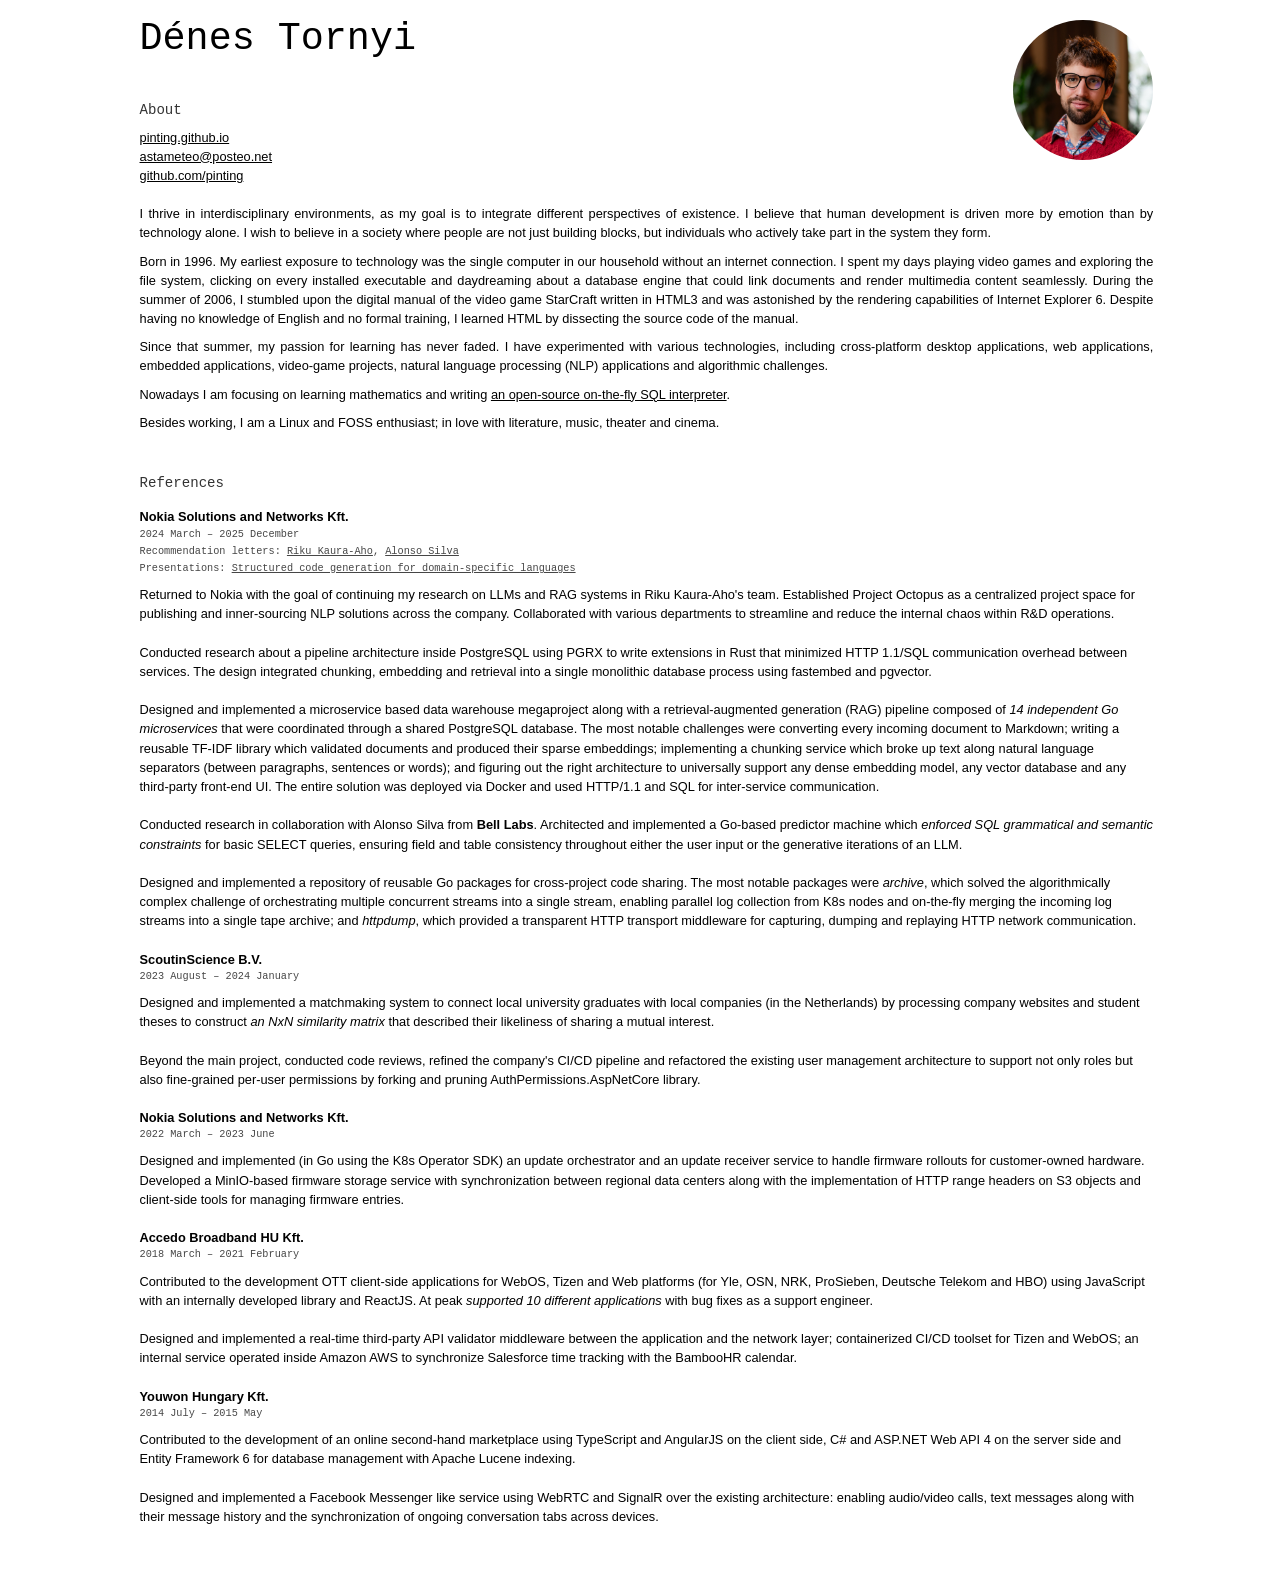
==== cv/index.html @ d4c8b283 "Updated CV with page breaks" ====
<!DOCTYPE html>
<html>
<head>
    <meta http-equiv="Content-Type" content="text/html; charset=UTF-8">
    <meta name="author" content="Tornyi Dénes">
    <meta name="keywords" content="tornyi, denes, dénes, pinting">
    <meta name="viewport" content="width=device-width, initial-scale=1.0, maximum-scale=1.0, user-scalable=no">
    <title>Denes Tornyi's CV</title>
    <style>
html, body, div, span, applet, object, iframe,
h1, h2, h3, h4, h5, h6, p, blockquote, pre,
a, abbr, acronym, address, big, cite, code,
del, dfn, em, img, ins, kbd, q, s, samp,
small, strike, strong, sub, sup, tt, var,
b, u, i, center,
dl, dt, dd, ol, ul, li,
fieldset, form, label, legend,
table, caption, tbody, tfoot, thead, tr, th, td,
article, aside, canvas, details, embed, 
figure, figcaption, footer, header, hgroup, 
menu, nav, output, ruby, section, summary,
time, mark, audio, video {
    margin: 0;
    padding: 0;
    border: 0;
    font-size: 100%;
    font: inherit;
    vertical-align: baseline;
}

article, aside, details, figcaption, figure, 
footer, header, hgroup, menu, nav, section {
    display: block;
}

body {
    line-height: 1;
}

ol, ul {
    list-style: none;
}

blockquote, q {
    quotes: none;
}

blockquote:before, blockquote:after,
q:before, q:after {
    content: '';
    content: none;
}

table {
    border-collapse: collapse;
    border-spacing: 0;
}

body {
    font: normal normal 400;
    font-size: 80%;
    line-height: 1.5em;
    font-family: Verdana,sans-serif;
    margin-top: 1em;
    margin-left: 1em;
}

p {
    position: relative;
    left: 0;
    margin-bottom: 0.7em;
    margin-right: 0;
    width: 100%;
}

code {
    font: normal normal;
    font-size: 80%;
    font-family: Menlo,monospace,sans-serif;
    color: #464646;
    margin: -2px 0;
    position: static;
    display: block;
    width: 100%;
    text-align: left;
}

.contact-list {
    position: relative;
    left: 0;
    width: 100%;
    margin-bottom: 1.5em;
    margin-top: -0.5em;
}

.contact-list div {
    padding-left: 0;
    text-indent: 0;
}

.reference-item {
    position: relative;
    left: 0;
    width: 100%;
    margin-bottom: 1.5em;
}

.reference-item ul {
    position: relative;
    left: 0;
    width: 100%;
    margin-top: 0.5em;
    list-style: square;
    padding-left: 1.5em;
}

.reference-item li {
    margin-bottom: 0.5em;
    text-align: justify;
}

h1, h2, h3, h4 {
    font-weight: 400;
    font-family: Cousine,Verdana,sans-serif;
    width: 100%;
}

h1 {
    text-align: left;
    font-size: 3em;
    line-height: 1em;
    position: relative;
    left: 0;
}

h1+.contact-list {
    font-style: italic;
    font-size: 110%;
}

h2 {
    font-size: 1.1em;
    margin-top: 3em;
    margin-bottom: 1em;
    position: relative;
    color: #333333;
    left: 0;
    width: 100%;
}

h3 {
    font-size: 1em;
    margin-top: 1em;
    font-weight: 700;
}

a {
    color: inherit;
}

a:hover {
    color: rgb(200, 0, 5);
}

em {
    font-weight: bold;
    font-style: italic;
}

strong {
    font-weight: bold;
}

.top {
    margin: 20px auto 0 auto;
    width: 98%;
    max-width: min(1300px, 80%);
    position: relative;
}

.avatar {
    background: url(avatar.jpg) no-repeat center;
    background-size: cover;
    width: 140px;
    height: 140px;
    float: right;
    margin: 0;
    border-radius: 50%;
}

i {
    font-style: italic;
}

b {
    font-weight: bold;
}
    </style>
</head>
<body>
    <div class="top">
        <div>
        <div class="avatar"></div>
            <h1>Dénes Tornyi</h1>
            <h2 class="about">About</h2>
            <div class="contact-list">
                <div>
                    <a href="https://pinting.github.io">pinting.github.io</a>
                </div>
                <div>
                    <a href="mailto:astameteo@posteo.net">astameteo@posteo.net</a>
                </div>
                <div>
                    <a href="https://github.com/pinting">github.com/pinting</a>
                </div>
            </div>
            <p style="text-align: justify;">I thrive in interdisciplinary environments, as my goal is to integrate different perspectives of existence. I believe that human development is driven more by emotion than by technology alone. I wish to believe in a society where people are not just building blocks, but individuals who actively take part in the system they form.</p>
            <p style="text-align: justify;">Born in 1996. My earliest exposure to technology was the single computer in our household without an internet connection. I spent my days playing video games and exploring the file system, clicking on every installed executable and daydreaming about a database engine that could link documents and render multimedia content seamlessly. During the summer of 2006, I stumbled upon the digital manual of the video game StarCraft written in HTML3 and was astonished by the rendering capabilities of Internet Explorer 6. Despite having no knowledge of English and no formal training, I learned HTML by dissecting the source code of the manual.</p>
            <p style="text-align: justify;">Since that summer, my passion for learning has never faded. I have experimented with various technologies, including cross-platform desktop applications, web applications, embedded applications, video-game projects, natural language processing (NLP) applications and algorithmic challenges.</p>
            <p style="text-align: justify;">Nowadays I am focusing on learning mathematics and writing <a href="https://github.com/pinting/oraculum">an open-source on-the-fly SQL interpreter</a>.</p>
            <p style="text-align: justify;">Besides working, I am a Linux and FOSS enthusiast; in love with literature, music, theater and cinema.</p>
            <div style="page-break-after: always;"></div>
            <h2>References</h2>
            <p>
                <strong>Nokia Solutions and Networks Kft.</strong>
                <code>2024 March – 2025 December</code>
                <code>Recommendation letters: <a href="https://pinting.github.io/cv/letters/00_riku_kaura-aho.pdf">Riku Kaura-Aho</a>, <a href="https://pinting.github.io/cv/letters/01_alonso_silva.pdf">Alonso Silva</a></code>
                <code>Presentations: <a href="https://alonsosilvaallende.github.io/automata-guided-generation">Structured code generation for domain-specific languages</a></code>
            </p>
            <div class="reference-item">
                Returned to Nokia with the goal of continuing my research on LLMs and RAG systems in Riku Kaura-Aho's team. Established  Project Octopus as a centralized project space for publishing and inner-sourcing NLP solutions across the company. Collaborated with various departments to streamline and reduce the internal chaos within R&D operations.

                <br />
                <br />

                Conducted research about a pipeline architecture inside PostgreSQL using PGRX to write extensions in Rust that minimized HTTP 1.1/SQL communication overhead between services. The design integrated chunking, embedding and retrieval into a single monolithic database process using fastembed and pgvector.

                <br />
                <br />

                Designed and implemented a microservice based data warehouse megaproject along with a retrieval-augmented generation (RAG) pipeline composed of <i>14 independent Go microservices</i> that were coordinated through a shared PostgreSQL database. The most notable challenges were converting every incoming document to Markdown; writing a reusable TF-IDF library which validated documents and produced their sparse embeddings; implementing a chunking service which broke up text along natural language separators (between paragraphs, sentences or words); and figuring out the right architecture to universally support any dense embedding model, any vector database and any third-party front-end UI. The entire solution was deployed via Docker and used HTTP/1.1 and SQL for inter-service communication.

                <br />
                <br />

                Conducted research in collaboration with Alonso Silva from <b>Bell Labs</b>. Architected and implemented a Go-based predictor machine which <i>enforced SQL grammatical and semantic constraints</i> for basic SELECT queries, ensuring field and table consistency throughout either the user input or the generative iterations of an LLM.

                <br />
                <br />

                Designed and implemented a repository of reusable Go packages for cross-project code sharing. The most notable packages were <i>archive</i>, which solved the algorithmically complex challenge of orchestrating multiple concurrent streams into a single stream, enabling parallel log collection from K8s nodes and on-the-fly merging the incoming log streams into a single tape archive; and <i>httpdump</i>, which provided a transparent HTTP transport middleware for capturing, dumping and replaying HTTP network communication.
            </div>
            <div style="page-break-after: always;"></div>
            <p>
                <strong>ScoutinScience B.V.</strong>
                <code>2023 August – 2024 January</code>
            </p>
            <div class="reference-item">
                Designed and implemented a matchmaking system to connect local university graduates with local companies (in the Netherlands) by processing company websites and student theses to construct <i>an NxN similarity matrix</i> that described their likeliness of sharing a mutual interest.

                <br />
                <br />

                Beyond the main project, conducted code reviews, refined the company's CI/CD pipeline and refactored the existing user management architecture to support not only roles but also fine-grained per-user permissions by forking and pruning AuthPermissions.AspNetCore library.
            </div>
            <p>
                <strong>Nokia Solutions and Networks Kft.</strong>
                <code>2022 March – 2023 June</code>
            </p>
            <div class="reference-item">
                Designed and implemented (in Go using the K8s Operator SDK) an update orchestrator and an update receiver service to handle firmware rollouts for customer-owned hardware. Developed a MinIO-based firmware storage service with synchronization between regional data centers along with the implementation of HTTP range headers on S3 objects and client-side tools for managing firmware entries.
            </div>
            <p>
                <strong>Accedo Broadband HU Kft.</strong>
                <code>2018 March – 2021 February</code>
            </p>
            <div class="reference-item">
                Contributed to the development OTT client-side applications for WebOS, Tizen and Web platforms (for Yle, OSN, NRK, ProSieben, Deutsche Telekom and HBO) using JavaScript with an internally developed library and ReactJS. At peak <i>supported 10 different applications</i> with bug fixes as a support engineer.
                
                <br />
                <br />

                Designed and implemented a real-time third-party API validator middleware between the application and the network layer; containerized CI/CD toolset for Tizen and WebOS; an internal service operated inside Amazon AWS to synchronize Salesforce time tracking with the BambooHR calendar.
            </div>
            <p>
                <strong>Youwon Hungary Kft.</strong>
                <code>2014 July – 2015 May</code>
            </p>
            <div class="reference-item">
                Contributed to the development of an online second-hand marketplace using TypeScript and AngularJS on the client side, C# and ASP.NET Web API 4 on the server side and Entity Framework 6 for database management with Apache Lucene indexing.
                
                <br />
                <br />

                Designed and implemented a Facebook Messenger like service using WebRTC and SignalR over the existing architecture: enabling audio/video calls, text messages along with their message history and the synchronization of ongoing conversation tabs across devices.
            </div>
            <p>
                <br />
            </p>
        </div>
    </div>
</body>
</html>
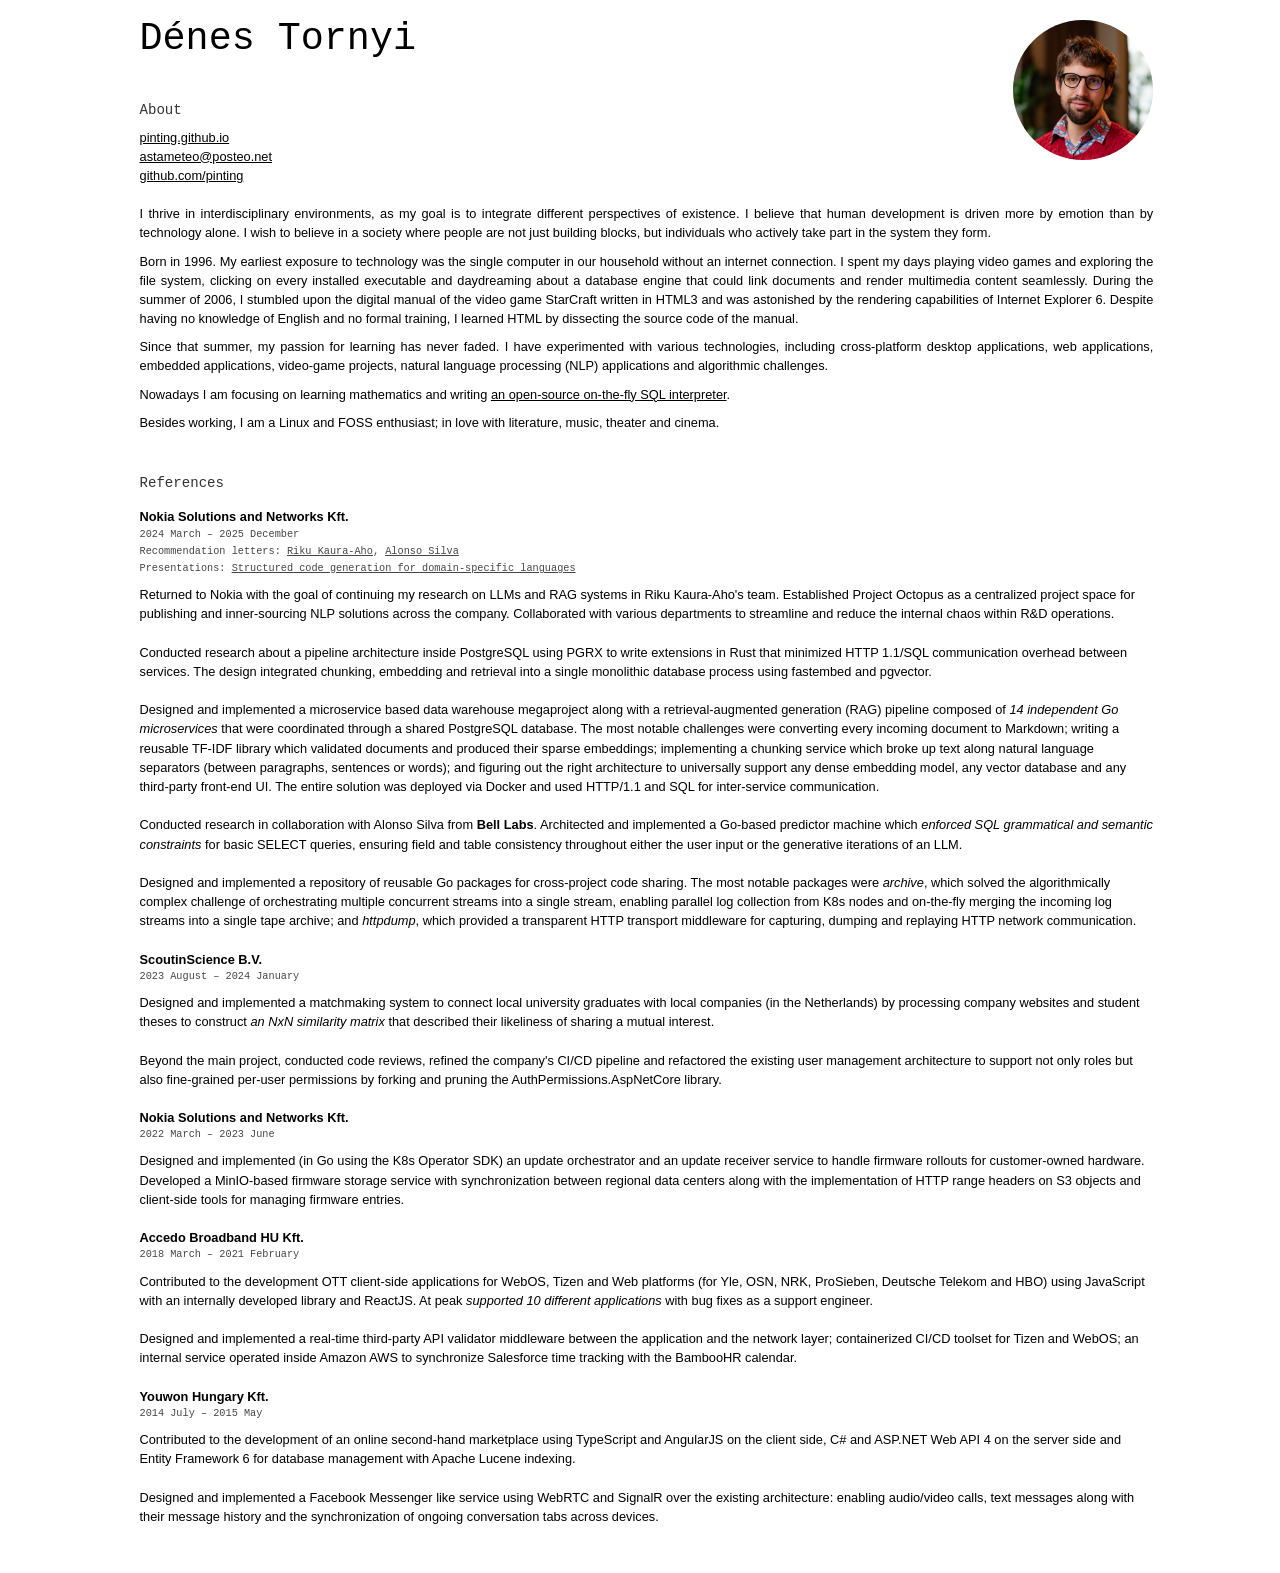
==== commit ef20fdcc: "Small correction" ====
--- a/cv/index.html
+++ b/cv/index.html
@@ -261,7 +261,7 @@
                 <br />
                 <br />
 
-                Beyond the main project, conducted code reviews, refined the company's CI/CD pipeline and refactored the existing user management architecture to support not only roles but also fine-grained per-user permissions by forking and pruning AuthPermissions.AspNetCore library.
+                Beyond the main project, conducted code reviews, refined the company's CI/CD pipeline and refactored the existing user management architecture to support not only roles but also fine-grained per-user permissions by forking and pruning the AuthPermissions.AspNetCore library.
             </div>
             <p>
                 <strong>Nokia Solutions and Networks Kft.</strong>
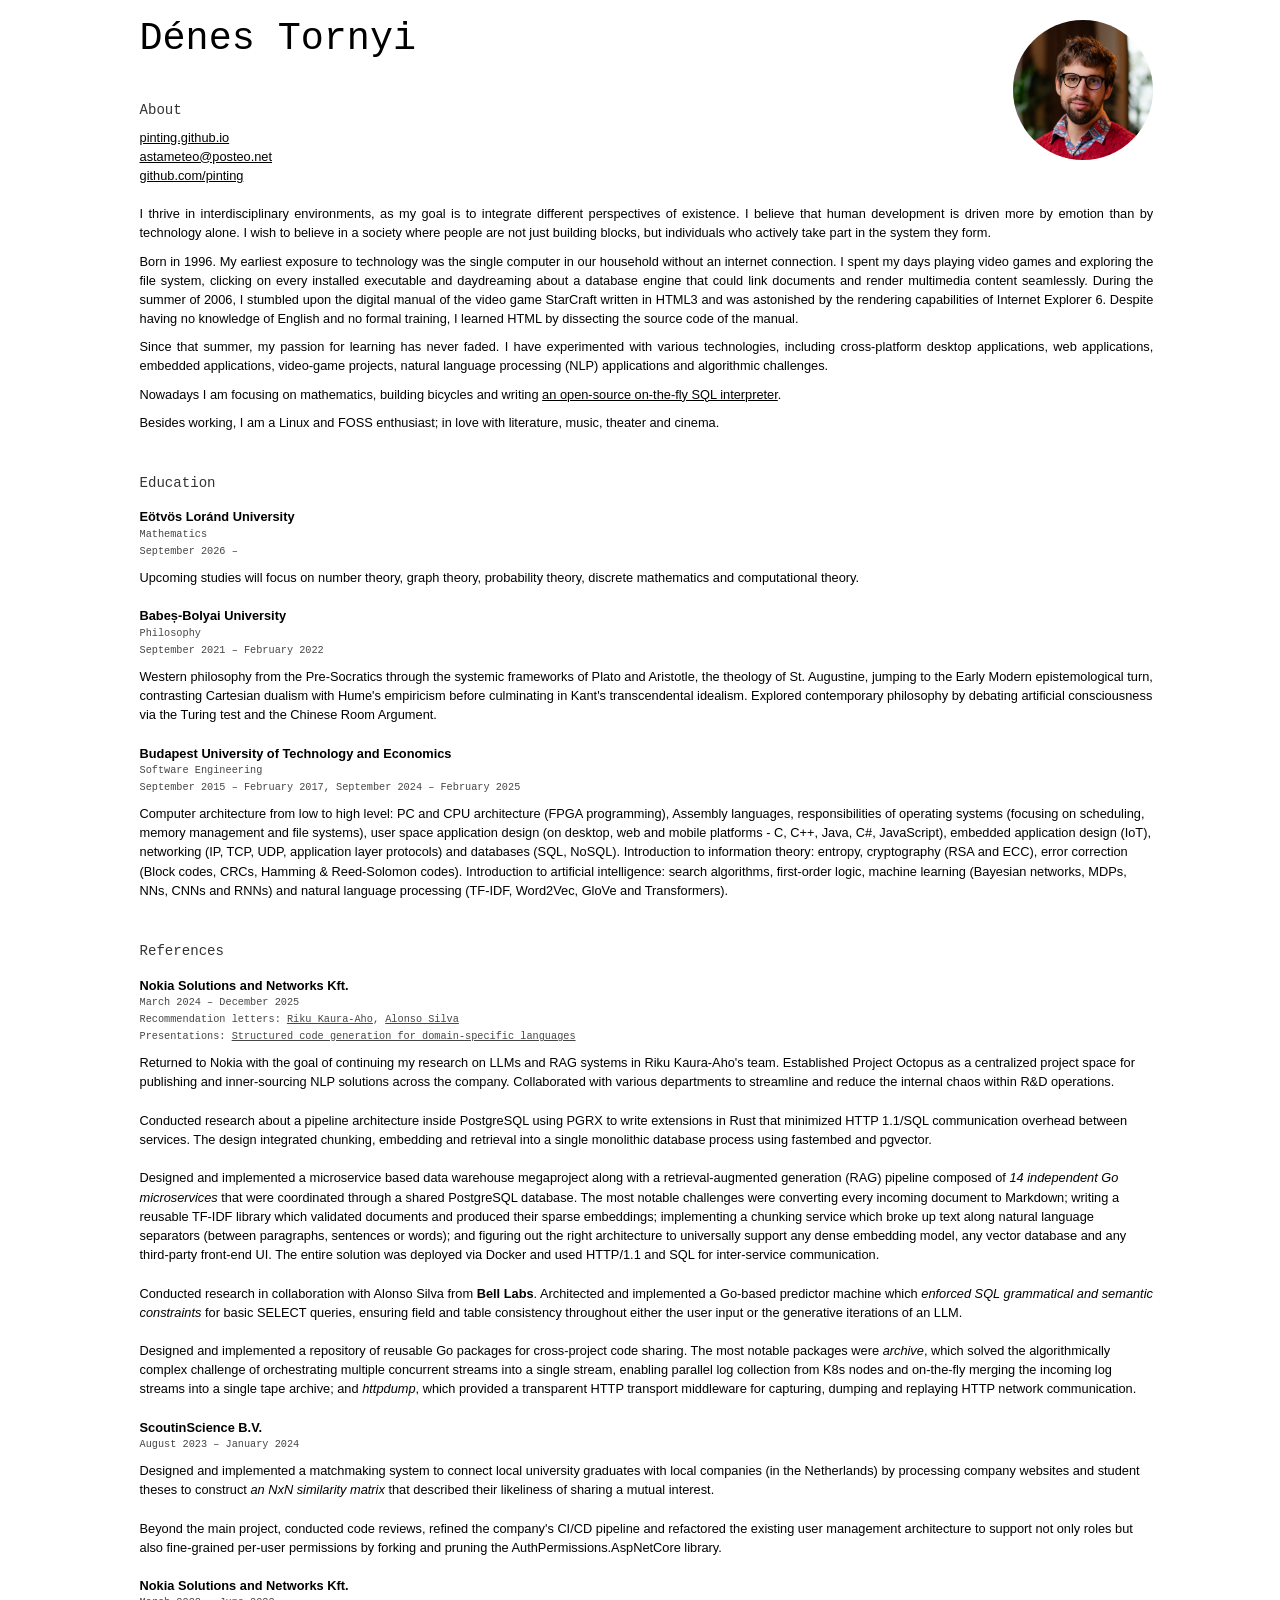
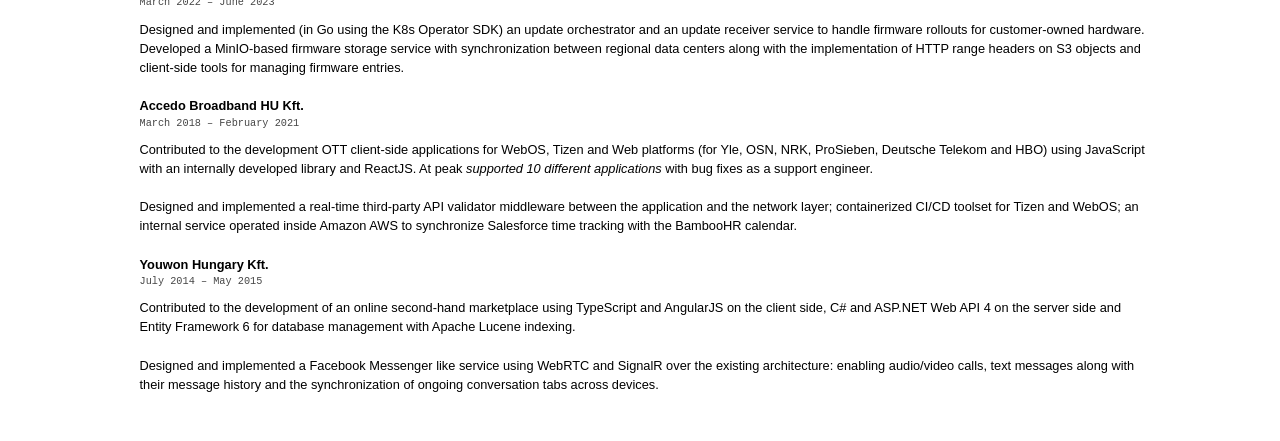
==== commit e7d72a64: "Updated CV with an Education page" ====
--- a/cv/index.html
+++ b/cv/index.html
@@ -217,13 +217,39 @@
             <p style="text-align: justify;">I thrive in interdisciplinary environments, as my goal is to integrate different perspectives of existence. I believe that human development is driven more by emotion than by technology alone. I wish to believe in a society where people are not just building blocks, but individuals who actively take part in the system they form.</p>
             <p style="text-align: justify;">Born in 1996. My earliest exposure to technology was the single computer in our household without an internet connection. I spent my days playing video games and exploring the file system, clicking on every installed executable and daydreaming about a database engine that could link documents and render multimedia content seamlessly. During the summer of 2006, I stumbled upon the digital manual of the video game StarCraft written in HTML3 and was astonished by the rendering capabilities of Internet Explorer 6. Despite having no knowledge of English and no formal training, I learned HTML by dissecting the source code of the manual.</p>
             <p style="text-align: justify;">Since that summer, my passion for learning has never faded. I have experimented with various technologies, including cross-platform desktop applications, web applications, embedded applications, video-game projects, natural language processing (NLP) applications and algorithmic challenges.</p>
-            <p style="text-align: justify;">Nowadays I am focusing on learning mathematics and writing <a href="https://github.com/pinting/oraculum">an open-source on-the-fly SQL interpreter</a>.</p>
+            <p style="text-align: justify;">Nowadays I am focusing on mathematics, building bicycles and writing <a href="https://github.com/pinting/oraculum">an open-source on-the-fly SQL interpreter</a>.</p>
             <p style="text-align: justify;">Besides working, I am a Linux and FOSS enthusiast; in love with literature, music, theater and cinema.</p>
             <div style="page-break-after: always;"></div>
+            <h2>Education</h2>
+            <p>
+                <strong>Eötvös Loránd University</strong>
+                <code>Mathematics</code>
+                <code>September 2026 –</code>
+            </p>
+            <div class="reference-item">
+                Upcoming studies will focus on number theory, graph theory, probability theory, discrete mathematics and computational theory.
+            </div>
+            <p>
+                <strong>Babeș-Bolyai University</strong>
+                <code>Philosophy</code>
+                <code>September 2021 – February 2022</code>
+            </p>
+            <div class="reference-item">
+                Western philosophy from the Pre-Socratics through the systemic frameworks of Plato and Aristotle, the theology of St. Augustine, jumping to the Early Modern epistemological turn, contrasting Cartesian dualism with Hume's empiricism before culminating in Kant's transcendental idealism. Explored contemporary philosophy by debating artificial consciousness via the Turing test and the Chinese Room Argument.
+            </div>
+            <p>
+                <strong>Budapest University of Technology and Economics</strong>
+                <code>Software Engineering</code>
+                <code>September 2015 – February 2017, September 2024 – February 2025</code>
+            </p>
+            <div class="reference-item">
+                Computer architecture from low to high level: PC and CPU architecture (FPGA programming), Assembly languages, responsibilities of operating systems (focusing on scheduling, memory management and file systems), user space application design (on desktop, web and mobile platforms - C, C++, Java, C#, JavaScript), embedded application design (IoT), networking (IP, TCP, UDP, application layer protocols) and databases (SQL, NoSQL). Introduction to information theory: entropy, cryptography (RSA and ECC), error correction (Block codes, CRCs, Hamming & Reed-Solomon codes). Introduction to artificial intelligence: search algorithms, first-order logic, machine learning (Bayesian networks, MDPs, NNs, CNNs and RNNs) and natural language processing (TF-IDF, Word2Vec, GloVe and Transformers).
+            </div>
+            <div style="page-break-after: always;"></div>
             <h2>References</h2>
             <p>
                 <strong>Nokia Solutions and Networks Kft.</strong>
-                <code>2024 March – 2025 December</code>
+                <code>March 2024 – December 2025</code>
                 <code>Recommendation letters: <a href="https://pinting.github.io/cv/letters/00_riku_kaura-aho.pdf">Riku Kaura-Aho</a>, <a href="https://pinting.github.io/cv/letters/01_alonso_silva.pdf">Alonso Silva</a></code>
                 <code>Presentations: <a href="https://alonsosilvaallende.github.io/automata-guided-generation">Structured code generation for domain-specific languages</a></code>
             </p>
@@ -253,7 +279,7 @@
             <div style="page-break-after: always;"></div>
             <p>
                 <strong>ScoutinScience B.V.</strong>
-                <code>2023 August – 2024 January</code>
+                <code>August 2023 – January 2024</code>
             </p>
             <div class="reference-item">
                 Designed and implemented a matchmaking system to connect local university graduates with local companies (in the Netherlands) by processing company websites and student theses to construct <i>an NxN similarity matrix</i> that described their likeliness of sharing a mutual interest.
@@ -265,14 +291,14 @@
             </div>
             <p>
                 <strong>Nokia Solutions and Networks Kft.</strong>
-                <code>2022 March – 2023 June</code>
+                <code>March 2022 – June 2023</code>
             </p>
             <div class="reference-item">
                 Designed and implemented (in Go using the K8s Operator SDK) an update orchestrator and an update receiver service to handle firmware rollouts for customer-owned hardware. Developed a MinIO-based firmware storage service with synchronization between regional data centers along with the implementation of HTTP range headers on S3 objects and client-side tools for managing firmware entries.
             </div>
             <p>
                 <strong>Accedo Broadband HU Kft.</strong>
-                <code>2018 March – 2021 February</code>
+                <code>March 2018 – February 2021</code>
             </p>
             <div class="reference-item">
                 Contributed to the development OTT client-side applications for WebOS, Tizen and Web platforms (for Yle, OSN, NRK, ProSieben, Deutsche Telekom and HBO) using JavaScript with an internally developed library and ReactJS. At peak <i>supported 10 different applications</i> with bug fixes as a support engineer.
@@ -284,7 +310,7 @@
             </div>
             <p>
                 <strong>Youwon Hungary Kft.</strong>
-                <code>2014 July – 2015 May</code>
+                <code>July 2014 – May 2015</code>
             </p>
             <div class="reference-item">
                 Contributed to the development of an online second-hand marketplace using TypeScript and AngularJS on the client side, C# and ASP.NET Web API 4 on the server side and Entity Framework 6 for database management with Apache Lucene indexing.
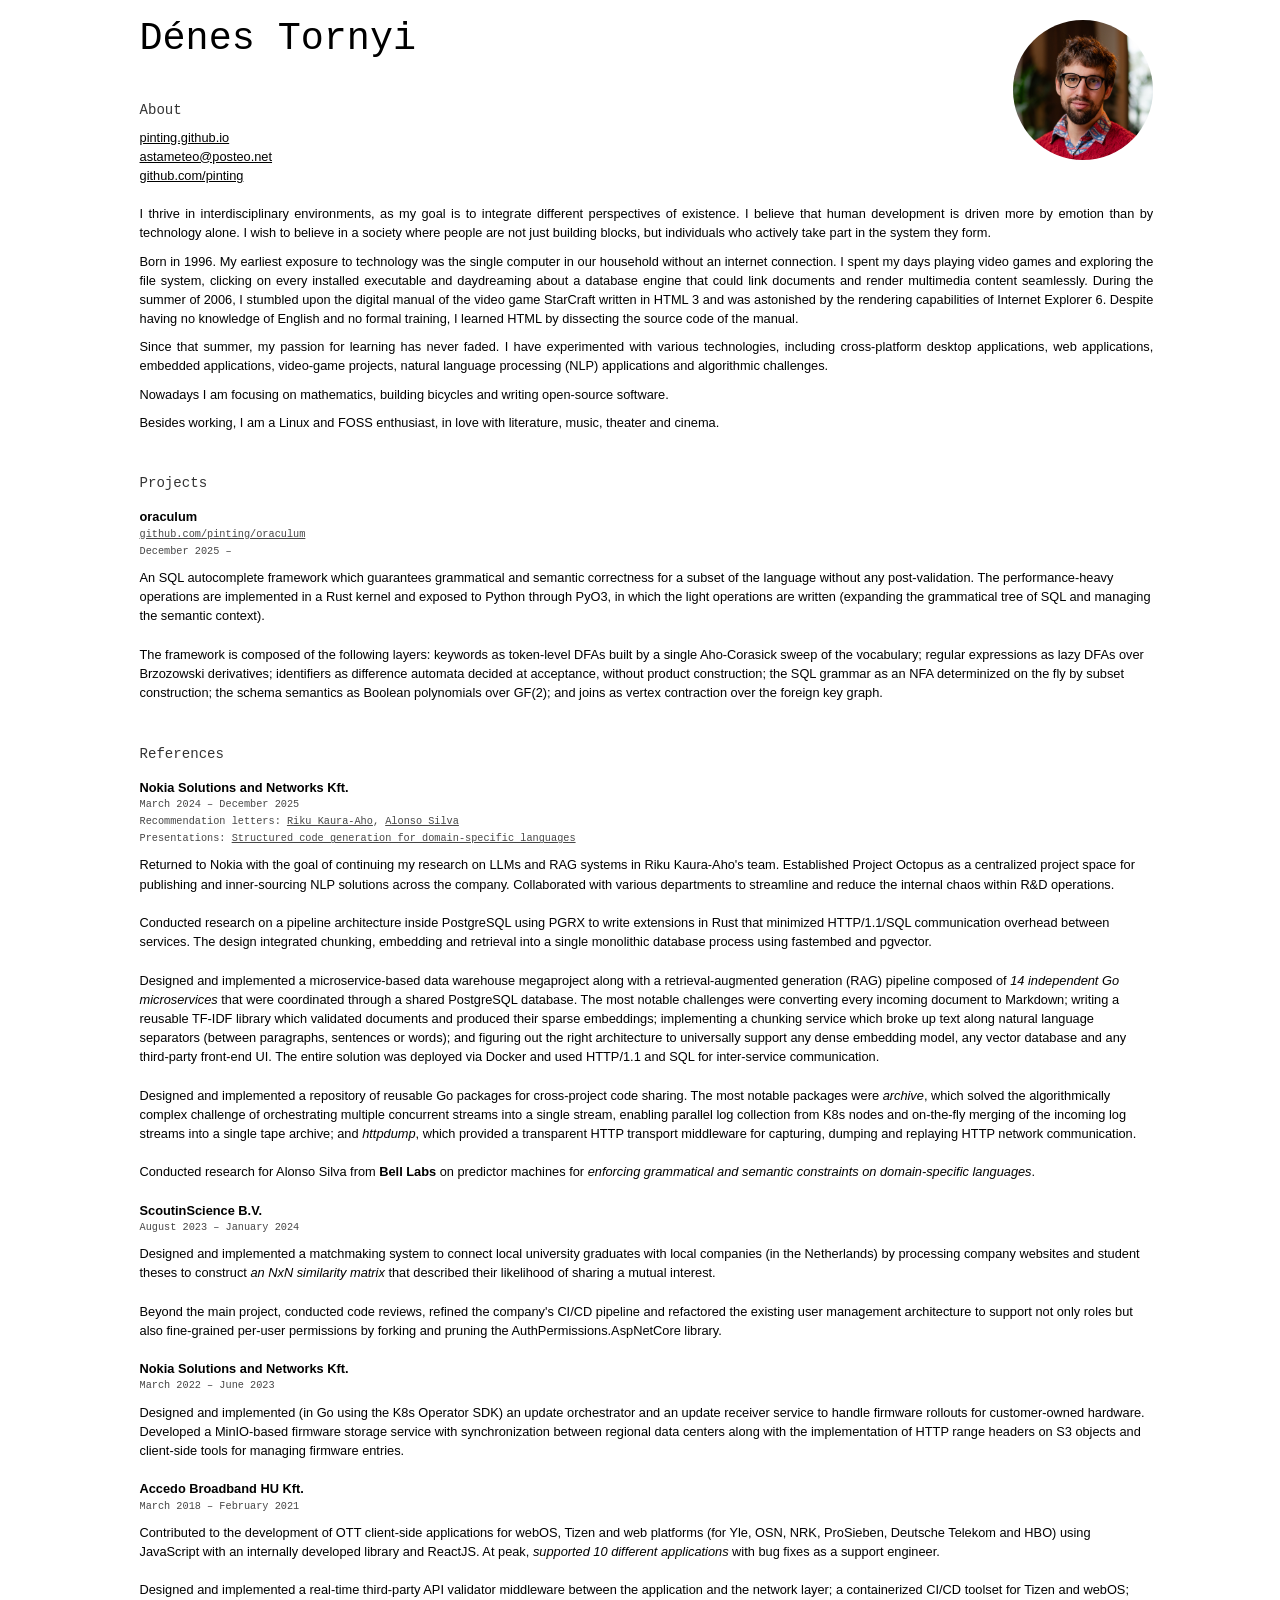
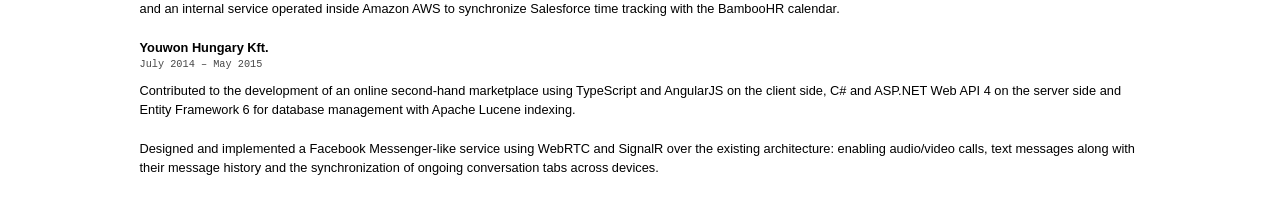
==== commit 3ffd748f: "Updated CV with latest details" ====
--- a/cv/index.html
+++ b/cv/index.html
@@ -5,7 +5,7 @@
     <meta name="author" content="Tornyi Dénes">
     <meta name="keywords" content="tornyi, denes, dénes, pinting">
     <meta name="viewport" content="width=device-width, initial-scale=1.0, maximum-scale=1.0, user-scalable=no">
-    <title>Denes Tornyi's CV</title>
+    <title>Dénes Tornyi's CV</title>
     <style>
 html, body, div, span, applet, object, iframe,
 h1, h2, h3, h4, h5, h6, p, blockquote, pre,
@@ -215,37 +215,53 @@
                 </div>
             </div>
             <p style="text-align: justify;">I thrive in interdisciplinary environments, as my goal is to integrate different perspectives of existence. I believe that human development is driven more by emotion than by technology alone. I wish to believe in a society where people are not just building blocks, but individuals who actively take part in the system they form.</p>
-            <p style="text-align: justify;">Born in 1996. My earliest exposure to technology was the single computer in our household without an internet connection. I spent my days playing video games and exploring the file system, clicking on every installed executable and daydreaming about a database engine that could link documents and render multimedia content seamlessly. During the summer of 2006, I stumbled upon the digital manual of the video game StarCraft written in HTML3 and was astonished by the rendering capabilities of Internet Explorer 6. Despite having no knowledge of English and no formal training, I learned HTML by dissecting the source code of the manual.</p>
+            <p style="text-align: justify;">Born in 1996. My earliest exposure to technology was the single computer in our household without an internet connection. I spent my days playing video games and exploring the file system, clicking on every installed executable and daydreaming about a database engine that could link documents and render multimedia content seamlessly. During the summer of 2006, I stumbled upon the digital manual of the video game StarCraft written in HTML 3 and was astonished by the rendering capabilities of Internet Explorer 6. Despite having no knowledge of English and no formal training, I learned HTML by dissecting the source code of the manual.</p>
             <p style="text-align: justify;">Since that summer, my passion for learning has never faded. I have experimented with various technologies, including cross-platform desktop applications, web applications, embedded applications, video-game projects, natural language processing (NLP) applications and algorithmic challenges.</p>
-            <p style="text-align: justify;">Nowadays I am focusing on mathematics, building bicycles and writing <a href="https://github.com/pinting/oraculum">an open-source on-the-fly SQL interpreter</a>.</p>
-            <p style="text-align: justify;">Besides working, I am a Linux and FOSS enthusiast; in love with literature, music, theater and cinema.</p>
+            <p style="text-align: justify;">Nowadays I am focusing on mathematics, building bicycles and writing open-source software.</p>
+            <p style="text-align: justify;">Besides working, I am a Linux and FOSS enthusiast, in love with literature, music, theater and cinema.</p>
             <div style="page-break-after: always;"></div>
-            <h2>Education</h2>
-            <p>
-                <strong>Eötvös Loránd University</strong>
-                <code>Mathematics</code>
-                <code>September 2026 –</code>
-            </p>
-            <div class="reference-item">
-                Upcoming studies will focus on number theory, graph theory, probability theory, discrete mathematics and computational theory.
-            </div>
-            <p>
-                <strong>Babeș-Bolyai University</strong>
-                <code>Philosophy</code>
-                <code>September 2021 – February 2022</code>
-            </p>
-            <div class="reference-item">
-                Western philosophy from the Pre-Socratics through the systemic frameworks of Plato and Aristotle, the theology of St. Augustine, jumping to the Early Modern epistemological turn, contrasting Cartesian dualism with Hume's empiricism before culminating in Kant's transcendental idealism. Explored contemporary philosophy by debating artificial consciousness via the Turing test and the Chinese Room Argument.
-            </div>
-            <p>
-                <strong>Budapest University of Technology and Economics</strong>
-                <code>Software Engineering</code>
-                <code>September 2015 – February 2017, September 2024 – February 2025</code>
-            </p>
-            <div class="reference-item">
-                Computer architecture from low to high level: PC and CPU architecture (FPGA programming), Assembly languages, responsibilities of operating systems (focusing on scheduling, memory management and file systems), user space application design (on desktop, web and mobile platforms - C, C++, Java, C#, JavaScript), embedded application design (IoT), networking (IP, TCP, UDP, application layer protocols) and databases (SQL, NoSQL). Introduction to information theory: entropy, cryptography (RSA and ECC), error correction (Block codes, CRCs, Hamming & Reed-Solomon codes). Introduction to artificial intelligence: search algorithms, first-order logic, machine learning (Bayesian networks, MDPs, NNs, CNNs and RNNs) and natural language processing (TF-IDF, Word2Vec, GloVe and Transformers).
-            </div>
-            <div style="page-break-after: always;"></div>
+            <!--
+                <h2>Education</h2>
+                <p>
+                    <strong>Eötvös Loránd University</strong>
+                    <code>Mathematics</code>
+                    <code>September 2026 –</code>
+                </p>
+                <div class="reference-item">
+                    Calculus, linear systems, complex numbers and polynomials, the arithmetic of integers, modular congruences, counting principles, recurrences and graph theory.
+                </div>
+                <p>
+                    <strong>Babeș-Bolyai University</strong>
+                    <code>Philosophy</code>
+                    <code>September 2021 – February 2022</code>
+                </p>
+                <div class="reference-item">
+                    Western philosophy from the Pre-Socratics through the systematic frameworks of Plato and Aristotle, the theology of St. Augustine, jumping to the Early Modern epistemological turn, contrasting Cartesian dualism with Hume's empiricism before culminating in Kant's transcendental idealism. Explored contemporary philosophy by debating artificial consciousness via the Turing test and the Chinese Room Argument.
+                </div>
+                <p>
+                    <strong>Budapest University of Technology and Economics</strong>
+                    <code>Software Engineering</code>
+                    <code>September 2015 – February 2017, September 2024 – February 2025</code>
+                </p>
+                <div class="reference-item">
+                    Computer architecture from low to high level: PC and CPU architecture (FPGA programming), assembly languages, responsibilities of operating systems (focusing on scheduling, memory management and file systems), user-space application design (on desktop, web and mobile platforms: C, C++, Java, C#, JavaScript), embedded application design (IoT), networking (IP, TCP, UDP, application layer protocols) and databases (SQL, NoSQL). Introduction to information theory: entropy, cryptography (RSA and ECC), error correction (block codes, CRCs, Hamming and Reed-Solomon codes). Introduction to artificial intelligence: search algorithms, first-order logic, machine learning (Bayesian networks, MDPs, NNs, CNNs and RNNs) and natural language processing (TF-IDF, Word2Vec, GloVe and Transformers).
+                </div>
+                <div style="page-break-after: always;"></div>
+            -->
+            <h2>Projects</h2>
+            <p>
+                <strong>oraculum</strong>
+                <code><a href="https://github.com/pinting/oraculum">github.com/pinting/oraculum</a></code>
+                <code>December 2025 –</code>
+            </p>
+            <div class="reference-item">
+                An SQL autocomplete framework which guarantees grammatical and semantic correctness for a subset of the language without any post-validation. The performance-heavy operations are implemented in a Rust kernel and exposed to Python through PyO3, in which the light operations are written (expanding the grammatical tree of SQL and managing the semantic context).
+
+                <br />
+                <br />
+
+                The framework is composed of the following layers: keywords as token-level DFAs built by a single Aho-Corasick sweep of the vocabulary; regular expressions as lazy DFAs over Brzozowski derivatives; identifiers as difference automata decided at acceptance, without product construction; the SQL grammar as an NFA determinized on the fly by subset construction; the schema semantics as Boolean polynomials over GF(2); and joins as vertex contraction over the foreign key graph.
+            </div>
             <h2>References</h2>
             <p>
                 <strong>Nokia Solutions and Networks Kft.</strong>
@@ -254,27 +270,27 @@
                 <code>Presentations: <a href="https://alonsosilvaallende.github.io/automata-guided-generation">Structured code generation for domain-specific languages</a></code>
             </p>
             <div class="reference-item">
-                Returned to Nokia with the goal of continuing my research on LLMs and RAG systems in Riku Kaura-Aho's team. Established  Project Octopus as a centralized project space for publishing and inner-sourcing NLP solutions across the company. Collaborated with various departments to streamline and reduce the internal chaos within R&D operations.
-
-                <br />
-                <br />
-
-                Conducted research about a pipeline architecture inside PostgreSQL using PGRX to write extensions in Rust that minimized HTTP 1.1/SQL communication overhead between services. The design integrated chunking, embedding and retrieval into a single monolithic database process using fastembed and pgvector.
-
-                <br />
-                <br />
-
-                Designed and implemented a microservice based data warehouse megaproject along with a retrieval-augmented generation (RAG) pipeline composed of <i>14 independent Go microservices</i> that were coordinated through a shared PostgreSQL database. The most notable challenges were converting every incoming document to Markdown; writing a reusable TF-IDF library which validated documents and produced their sparse embeddings; implementing a chunking service which broke up text along natural language separators (between paragraphs, sentences or words); and figuring out the right architecture to universally support any dense embedding model, any vector database and any third-party front-end UI. The entire solution was deployed via Docker and used HTTP/1.1 and SQL for inter-service communication.
-
-                <br />
-                <br />
-
-                Conducted research in collaboration with Alonso Silva from <b>Bell Labs</b>. Architected and implemented a Go-based predictor machine which <i>enforced SQL grammatical and semantic constraints</i> for basic SELECT queries, ensuring field and table consistency throughout either the user input or the generative iterations of an LLM.
-
-                <br />
-                <br />
-
-                Designed and implemented a repository of reusable Go packages for cross-project code sharing. The most notable packages were <i>archive</i>, which solved the algorithmically complex challenge of orchestrating multiple concurrent streams into a single stream, enabling parallel log collection from K8s nodes and on-the-fly merging the incoming log streams into a single tape archive; and <i>httpdump</i>, which provided a transparent HTTP transport middleware for capturing, dumping and replaying HTTP network communication.
+                Returned to Nokia with the goal of continuing my research on LLMs and RAG systems in Riku Kaura-Aho's team. Established Project Octopus as a centralized project space for publishing and inner-sourcing NLP solutions across the company. Collaborated with various departments to streamline and reduce the internal chaos within R&D operations.
+
+                <br />
+                <br />
+
+                Conducted research on a pipeline architecture inside PostgreSQL using PGRX to write extensions in Rust that minimized HTTP/1.1/SQL communication overhead between services. The design integrated chunking, embedding and retrieval into a single monolithic database process using fastembed and pgvector.
+
+                <br />
+                <br />
+
+                Designed and implemented a microservice-based data warehouse megaproject along with a retrieval-augmented generation (RAG) pipeline composed of <i>14 independent Go microservices</i> that were coordinated through a shared PostgreSQL database. The most notable challenges were converting every incoming document to Markdown; writing a reusable TF-IDF library which validated documents and produced their sparse embeddings; implementing a chunking service which broke up text along natural language separators (between paragraphs, sentences or words); and figuring out the right architecture to universally support any dense embedding model, any vector database and any third-party front-end UI. The entire solution was deployed via Docker and used HTTP/1.1 and SQL for inter-service communication.
+
+                <br />
+                <br />
+
+                Designed and implemented a repository of reusable Go packages for cross-project code sharing. The most notable packages were <i>archive</i>, which solved the algorithmically complex challenge of orchestrating multiple concurrent streams into a single stream, enabling parallel log collection from K8s nodes and on-the-fly merging of the incoming log streams into a single tape archive; and <i>httpdump</i>, which provided a transparent HTTP transport middleware for capturing, dumping and replaying HTTP network communication.
+
+                <br />
+                <br />
+
+                Conducted research for Alonso Silva from <b>Bell Labs</b> on predictor machines for <i>enforcing grammatical and semantic constraints on domain-specific languages</i>.
             </div>
             <div style="page-break-after: always;"></div>
             <p>
@@ -282,7 +298,7 @@
                 <code>August 2023 – January 2024</code>
             </p>
             <div class="reference-item">
-                Designed and implemented a matchmaking system to connect local university graduates with local companies (in the Netherlands) by processing company websites and student theses to construct <i>an NxN similarity matrix</i> that described their likeliness of sharing a mutual interest.
+                Designed and implemented a matchmaking system to connect local university graduates with local companies (in the Netherlands) by processing company websites and student theses to construct <i>an NxN similarity matrix</i> that described their likelihood of sharing a mutual interest.
 
                 <br />
                 <br />
@@ -301,12 +317,12 @@
                 <code>March 2018 – February 2021</code>
             </p>
             <div class="reference-item">
-                Contributed to the development OTT client-side applications for WebOS, Tizen and Web platforms (for Yle, OSN, NRK, ProSieben, Deutsche Telekom and HBO) using JavaScript with an internally developed library and ReactJS. At peak <i>supported 10 different applications</i> with bug fixes as a support engineer.
+                Contributed to the development of OTT client-side applications for webOS, Tizen and web platforms (for Yle, OSN, NRK, ProSieben, Deutsche Telekom and HBO) using JavaScript with an internally developed library and ReactJS. At peak, <i>supported 10 different applications</i> with bug fixes as a support engineer.
                 
                 <br />
                 <br />
 
-                Designed and implemented a real-time third-party API validator middleware between the application and the network layer; containerized CI/CD toolset for Tizen and WebOS; an internal service operated inside Amazon AWS to synchronize Salesforce time tracking with the BambooHR calendar.
+                Designed and implemented a real-time third-party API validator middleware between the application and the network layer; a containerized CI/CD toolset for Tizen and webOS; and an internal service operated inside Amazon AWS to synchronize Salesforce time tracking with the BambooHR calendar.
             </div>
             <p>
                 <strong>Youwon Hungary Kft.</strong>
@@ -318,7 +334,7 @@
                 <br />
                 <br />
 
-                Designed and implemented a Facebook Messenger like service using WebRTC and SignalR over the existing architecture: enabling audio/video calls, text messages along with their message history and the synchronization of ongoing conversation tabs across devices.
+                Designed and implemented a Facebook Messenger-like service using WebRTC and SignalR over the existing architecture: enabling audio/video calls, text messages along with their message history and the synchronization of ongoing conversation tabs across devices.
             </div>
             <p>
                 <br />
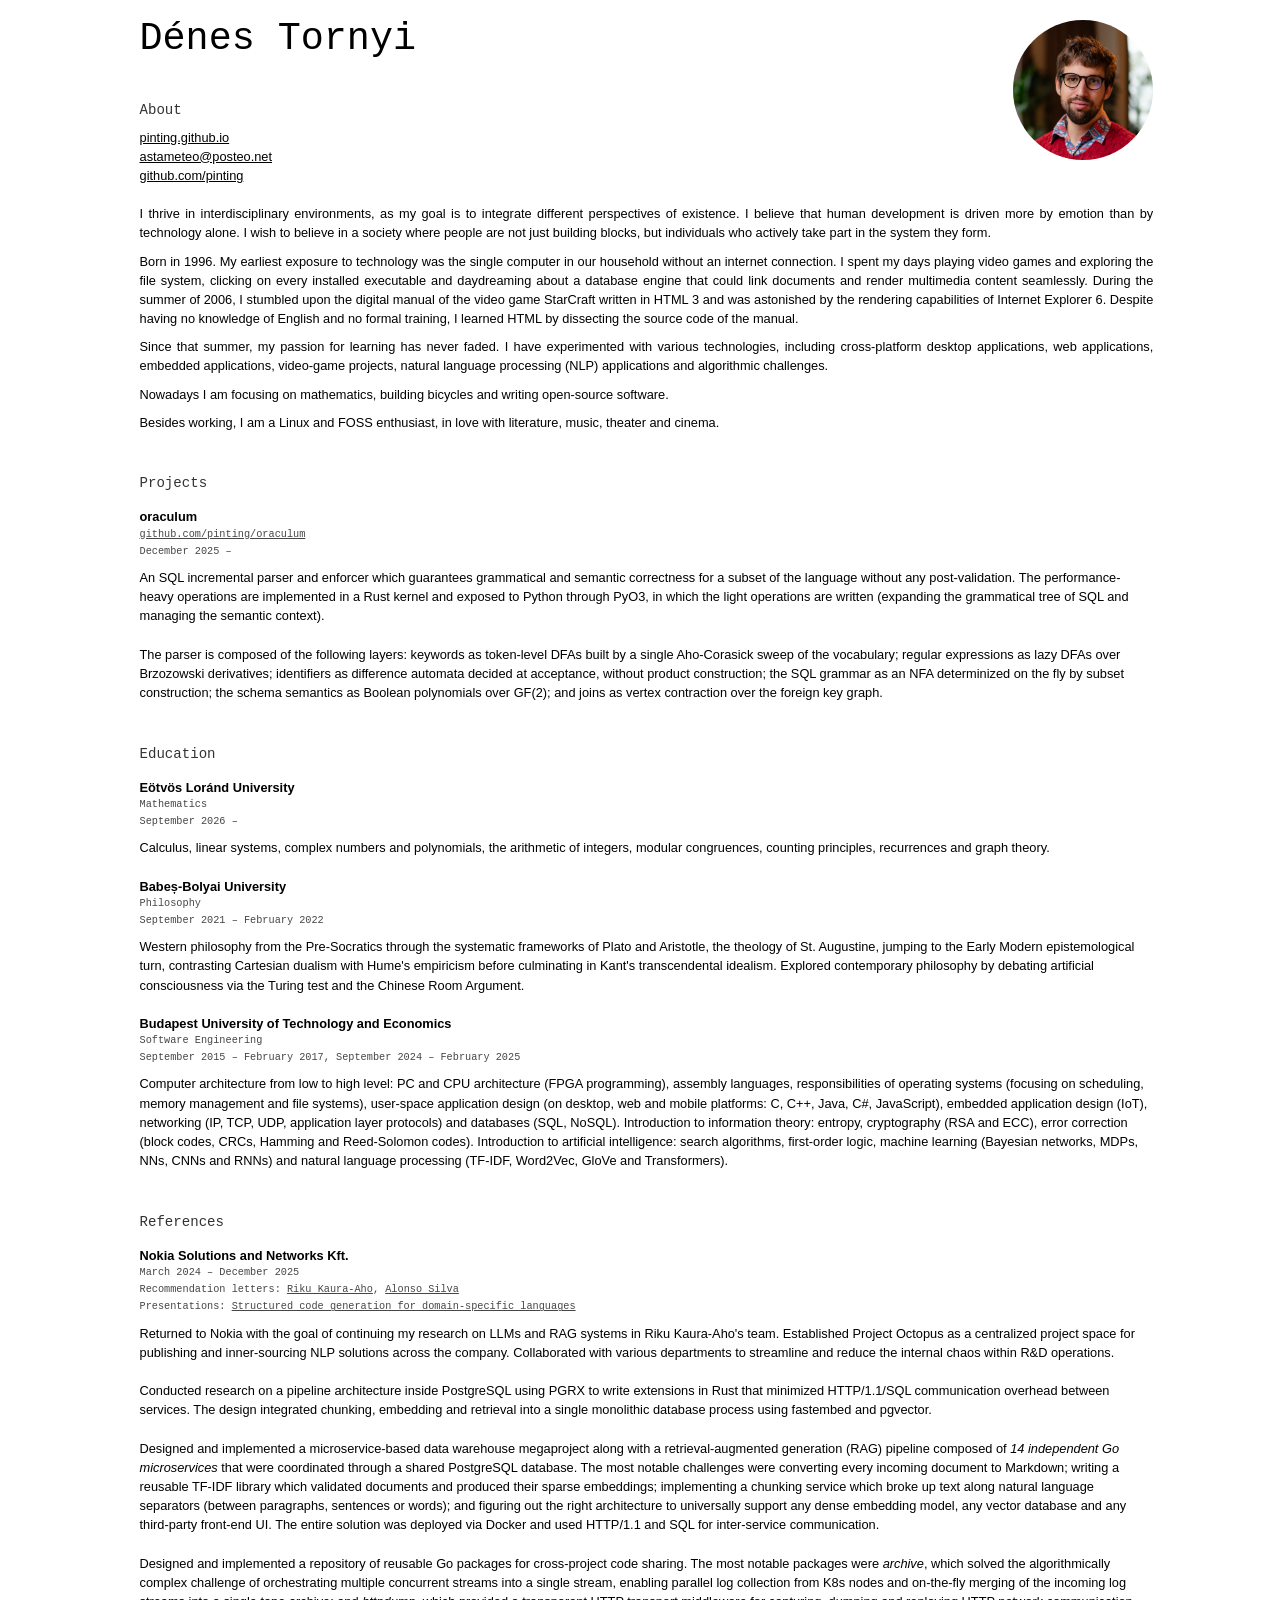
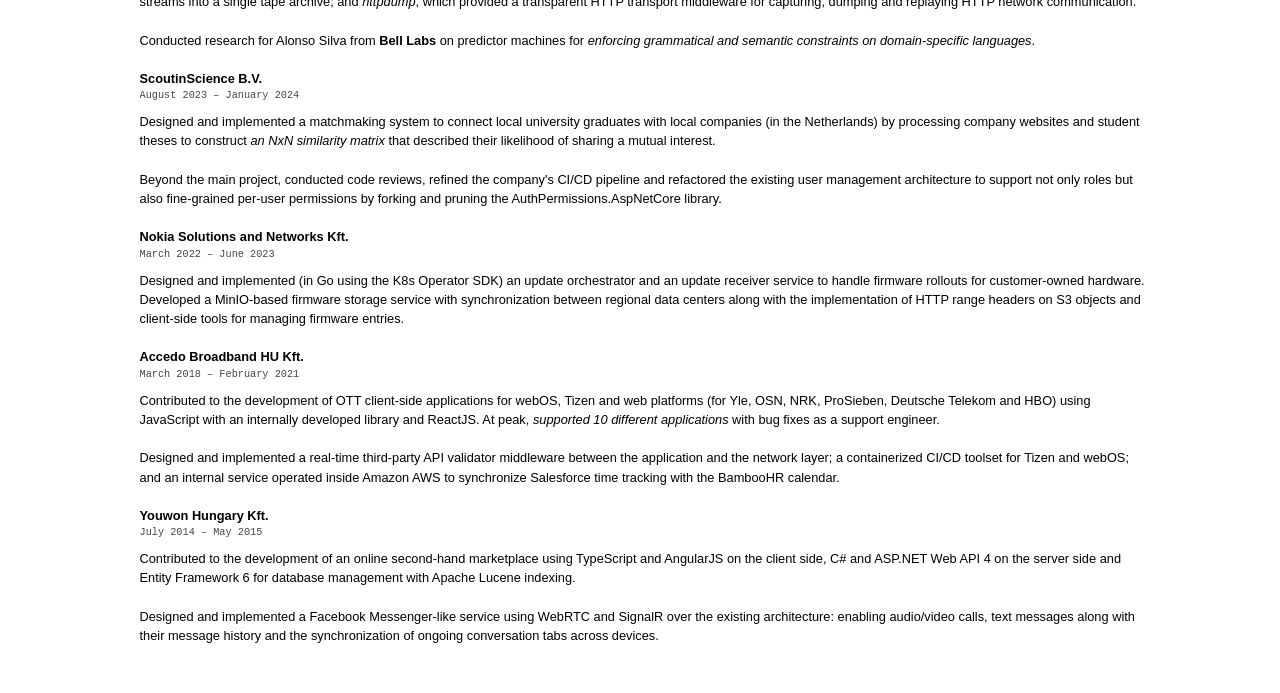
==== commit 8f99eee5: "Restored education" ====
--- a/cv/index.html
+++ b/cv/index.html
@@ -219,35 +219,6 @@
             <p style="text-align: justify;">Since that summer, my passion for learning has never faded. I have experimented with various technologies, including cross-platform desktop applications, web applications, embedded applications, video-game projects, natural language processing (NLP) applications and algorithmic challenges.</p>
             <p style="text-align: justify;">Nowadays I am focusing on mathematics, building bicycles and writing open-source software.</p>
             <p style="text-align: justify;">Besides working, I am a Linux and FOSS enthusiast, in love with literature, music, theater and cinema.</p>
-            <div style="page-break-after: always;"></div>
-            <!--
-                <h2>Education</h2>
-                <p>
-                    <strong>Eötvös Loránd University</strong>
-                    <code>Mathematics</code>
-                    <code>September 2026 –</code>
-                </p>
-                <div class="reference-item">
-                    Calculus, linear systems, complex numbers and polynomials, the arithmetic of integers, modular congruences, counting principles, recurrences and graph theory.
-                </div>
-                <p>
-                    <strong>Babeș-Bolyai University</strong>
-                    <code>Philosophy</code>
-                    <code>September 2021 – February 2022</code>
-                </p>
-                <div class="reference-item">
-                    Western philosophy from the Pre-Socratics through the systematic frameworks of Plato and Aristotle, the theology of St. Augustine, jumping to the Early Modern epistemological turn, contrasting Cartesian dualism with Hume's empiricism before culminating in Kant's transcendental idealism. Explored contemporary philosophy by debating artificial consciousness via the Turing test and the Chinese Room Argument.
-                </div>
-                <p>
-                    <strong>Budapest University of Technology and Economics</strong>
-                    <code>Software Engineering</code>
-                    <code>September 2015 – February 2017, September 2024 – February 2025</code>
-                </p>
-                <div class="reference-item">
-                    Computer architecture from low to high level: PC and CPU architecture (FPGA programming), assembly languages, responsibilities of operating systems (focusing on scheduling, memory management and file systems), user-space application design (on desktop, web and mobile platforms: C, C++, Java, C#, JavaScript), embedded application design (IoT), networking (IP, TCP, UDP, application layer protocols) and databases (SQL, NoSQL). Introduction to information theory: entropy, cryptography (RSA and ECC), error correction (block codes, CRCs, Hamming and Reed-Solomon codes). Introduction to artificial intelligence: search algorithms, first-order logic, machine learning (Bayesian networks, MDPs, NNs, CNNs and RNNs) and natural language processing (TF-IDF, Word2Vec, GloVe and Transformers).
-                </div>
-                <div style="page-break-after: always;"></div>
-            -->
             <h2>Projects</h2>
             <p>
                 <strong>oraculum</strong>
@@ -255,13 +226,40 @@
                 <code>December 2025 –</code>
             </p>
             <div class="reference-item">
-                An SQL autocomplete framework which guarantees grammatical and semantic correctness for a subset of the language without any post-validation. The performance-heavy operations are implemented in a Rust kernel and exposed to Python through PyO3, in which the light operations are written (expanding the grammatical tree of SQL and managing the semantic context).
-
-                <br />
-                <br />
-
-                The framework is composed of the following layers: keywords as token-level DFAs built by a single Aho-Corasick sweep of the vocabulary; regular expressions as lazy DFAs over Brzozowski derivatives; identifiers as difference automata decided at acceptance, without product construction; the SQL grammar as an NFA determinized on the fly by subset construction; the schema semantics as Boolean polynomials over GF(2); and joins as vertex contraction over the foreign key graph.
-            </div>
+                An SQL incremental parser and enforcer which guarantees grammatical and semantic correctness for a subset of the language without any post-validation. The performance-heavy operations are implemented in a Rust kernel and exposed to Python through PyO3, in which the light operations are written (expanding the grammatical tree of SQL and managing the semantic context).
+
+                <br />
+                <br />
+
+                The parser is composed of the following layers: keywords as token-level DFAs built by a single Aho-Corasick sweep of the vocabulary; regular expressions as lazy DFAs over Brzozowski derivatives; identifiers as difference automata decided at acceptance, without product construction; the SQL grammar as an NFA determinized on the fly by subset construction; the schema semantics as Boolean polynomials over GF(2); and joins as vertex contraction over the foreign key graph.
+            </div>
+            <div style="page-break-after: always;"></div>
+            <h2>Education</h2>
+            <p>
+                <strong>Eötvös Loránd University</strong>
+                <code>Mathematics</code>
+                <code>September 2026 –</code>
+            </p>
+            <div class="reference-item">
+                Calculus, linear systems, complex numbers and polynomials, the arithmetic of integers, modular congruences, counting principles, recurrences and graph theory.
+            </div>
+            <p>
+                <strong>Babeș-Bolyai University</strong>
+                <code>Philosophy</code>
+                <code>September 2021 – February 2022</code>
+            </p>
+            <div class="reference-item">
+                Western philosophy from the Pre-Socratics through the systematic frameworks of Plato and Aristotle, the theology of St. Augustine, jumping to the Early Modern epistemological turn, contrasting Cartesian dualism with Hume's empiricism before culminating in Kant's transcendental idealism. Explored contemporary philosophy by debating artificial consciousness via the Turing test and the Chinese Room Argument.
+            </div>
+            <p>
+                <strong>Budapest University of Technology and Economics</strong>
+                <code>Software Engineering</code>
+                <code>September 2015 – February 2017, September 2024 – February 2025</code>
+            </p>
+            <div class="reference-item">
+                Computer architecture from low to high level: PC and CPU architecture (FPGA programming), assembly languages, responsibilities of operating systems (focusing on scheduling, memory management and file systems), user-space application design (on desktop, web and mobile platforms: C, C++, Java, C#, JavaScript), embedded application design (IoT), networking (IP, TCP, UDP, application layer protocols) and databases (SQL, NoSQL). Introduction to information theory: entropy, cryptography (RSA and ECC), error correction (block codes, CRCs, Hamming and Reed-Solomon codes). Introduction to artificial intelligence: search algorithms, first-order logic, machine learning (Bayesian networks, MDPs, NNs, CNNs and RNNs) and natural language processing (TF-IDF, Word2Vec, GloVe and Transformers).
+            </div>
+            <div style="page-break-after: always;"></div>
             <h2>References</h2>
             <p>
                 <strong>Nokia Solutions and Networks Kft.</strong>
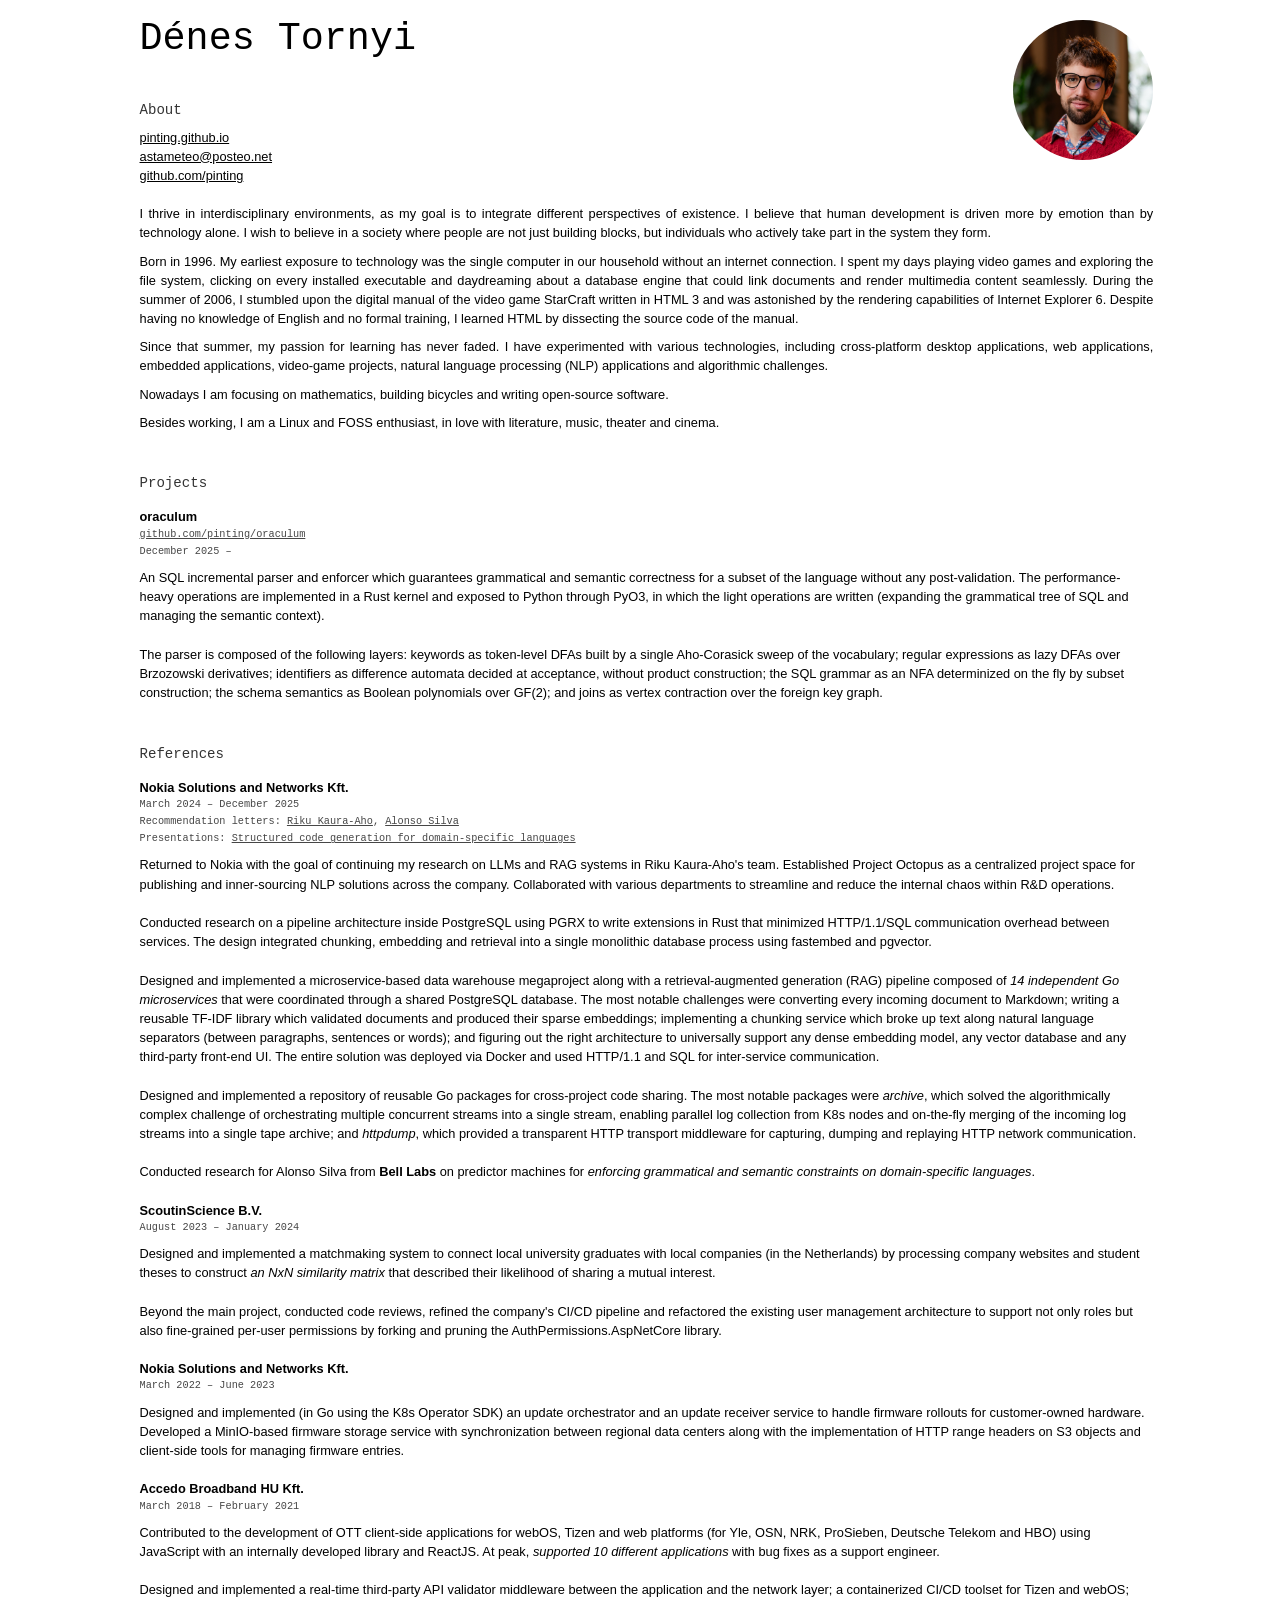
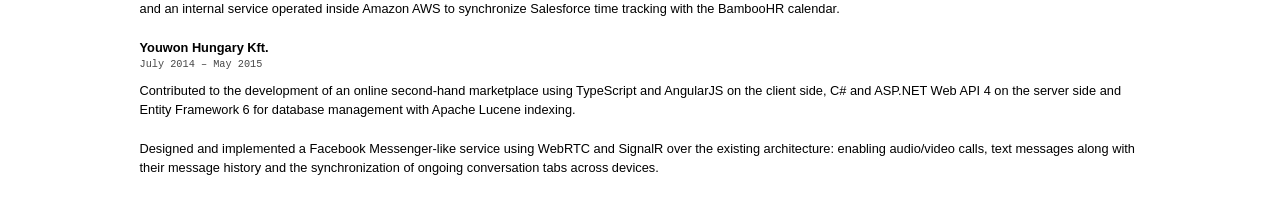
==== commit a3e366b5: "Decided to remove edu" ====
--- a/cv/index.html
+++ b/cv/index.html
@@ -233,32 +233,34 @@
 
                 The parser is composed of the following layers: keywords as token-level DFAs built by a single Aho-Corasick sweep of the vocabulary; regular expressions as lazy DFAs over Brzozowski derivatives; identifiers as difference automata decided at acceptance, without product construction; the SQL grammar as an NFA determinized on the fly by subset construction; the schema semantics as Boolean polynomials over GF(2); and joins as vertex contraction over the foreign key graph.
             </div>
-            <div style="page-break-after: always;"></div>
-            <h2>Education</h2>
-            <p>
-                <strong>Eötvös Loránd University</strong>
-                <code>Mathematics</code>
-                <code>September 2026 –</code>
-            </p>
-            <div class="reference-item">
-                Calculus, linear systems, complex numbers and polynomials, the arithmetic of integers, modular congruences, counting principles, recurrences and graph theory.
-            </div>
-            <p>
-                <strong>Babeș-Bolyai University</strong>
-                <code>Philosophy</code>
-                <code>September 2021 – February 2022</code>
-            </p>
-            <div class="reference-item">
-                Western philosophy from the Pre-Socratics through the systematic frameworks of Plato and Aristotle, the theology of St. Augustine, jumping to the Early Modern epistemological turn, contrasting Cartesian dualism with Hume's empiricism before culminating in Kant's transcendental idealism. Explored contemporary philosophy by debating artificial consciousness via the Turing test and the Chinese Room Argument.
-            </div>
-            <p>
-                <strong>Budapest University of Technology and Economics</strong>
-                <code>Software Engineering</code>
-                <code>September 2015 – February 2017, September 2024 – February 2025</code>
-            </p>
-            <div class="reference-item">
-                Computer architecture from low to high level: PC and CPU architecture (FPGA programming), assembly languages, responsibilities of operating systems (focusing on scheduling, memory management and file systems), user-space application design (on desktop, web and mobile platforms: C, C++, Java, C#, JavaScript), embedded application design (IoT), networking (IP, TCP, UDP, application layer protocols) and databases (SQL, NoSQL). Introduction to information theory: entropy, cryptography (RSA and ECC), error correction (block codes, CRCs, Hamming and Reed-Solomon codes). Introduction to artificial intelligence: search algorithms, first-order logic, machine learning (Bayesian networks, MDPs, NNs, CNNs and RNNs) and natural language processing (TF-IDF, Word2Vec, GloVe and Transformers).
-            </div>
+            <!--
+                <div style="page-break-after: always;"></div>
+                <h2>Education</h2>
+                <p>
+                    <strong>Eötvös Loránd University</strong>
+                    <code>Mathematics</code>
+                    <code>September 2026 –</code>
+                </p>
+                <div class="reference-item">
+                    Calculus, linear systems, complex numbers and polynomials, the arithmetic of integers, modular congruences, counting principles, recurrences and graph theory.
+                </div>
+                <p>
+                    <strong>Babeș-Bolyai University</strong>
+                    <code>Philosophy</code>
+                    <code>September 2021 – February 2022</code>
+                </p>
+                <div class="reference-item">
+                    Western philosophy from the Pre-Socratics through the systematic frameworks of Plato and Aristotle, the theology of St. Augustine, jumping to the Early Modern epistemological turn, contrasting Cartesian dualism with Hume's empiricism before culminating in Kant's transcendental idealism. Explored contemporary philosophy by debating artificial consciousness via the Turing test and the Chinese Room Argument.
+                </div>
+                <p>
+                    <strong>Budapest University of Technology and Economics</strong>
+                    <code>Software Engineering</code>
+                    <code>September 2015 – February 2017, September 2024 – February 2025</code>
+                </p>
+                <div class="reference-item">
+                    Computer architecture from low to high level: PC and CPU architecture (FPGA programming), assembly languages, responsibilities of operating systems (focusing on scheduling, memory management and file systems), user-space application design (on desktop, web and mobile platforms: C, C++, Java, C#, JavaScript), embedded application design (IoT), networking (IP, TCP, UDP, application layer protocols) and databases (SQL, NoSQL). Introduction to information theory: entropy, cryptography (RSA and ECC), error correction (block codes, CRCs, Hamming and Reed-Solomon codes). Introduction to artificial intelligence: search algorithms, first-order logic, machine learning (Bayesian networks, MDPs, NNs, CNNs and RNNs) and natural language processing (TF-IDF, Word2Vec, GloVe and Transformers).
+                </div>
+            -->
             <div style="page-break-after: always;"></div>
             <h2>References</h2>
             <p>
